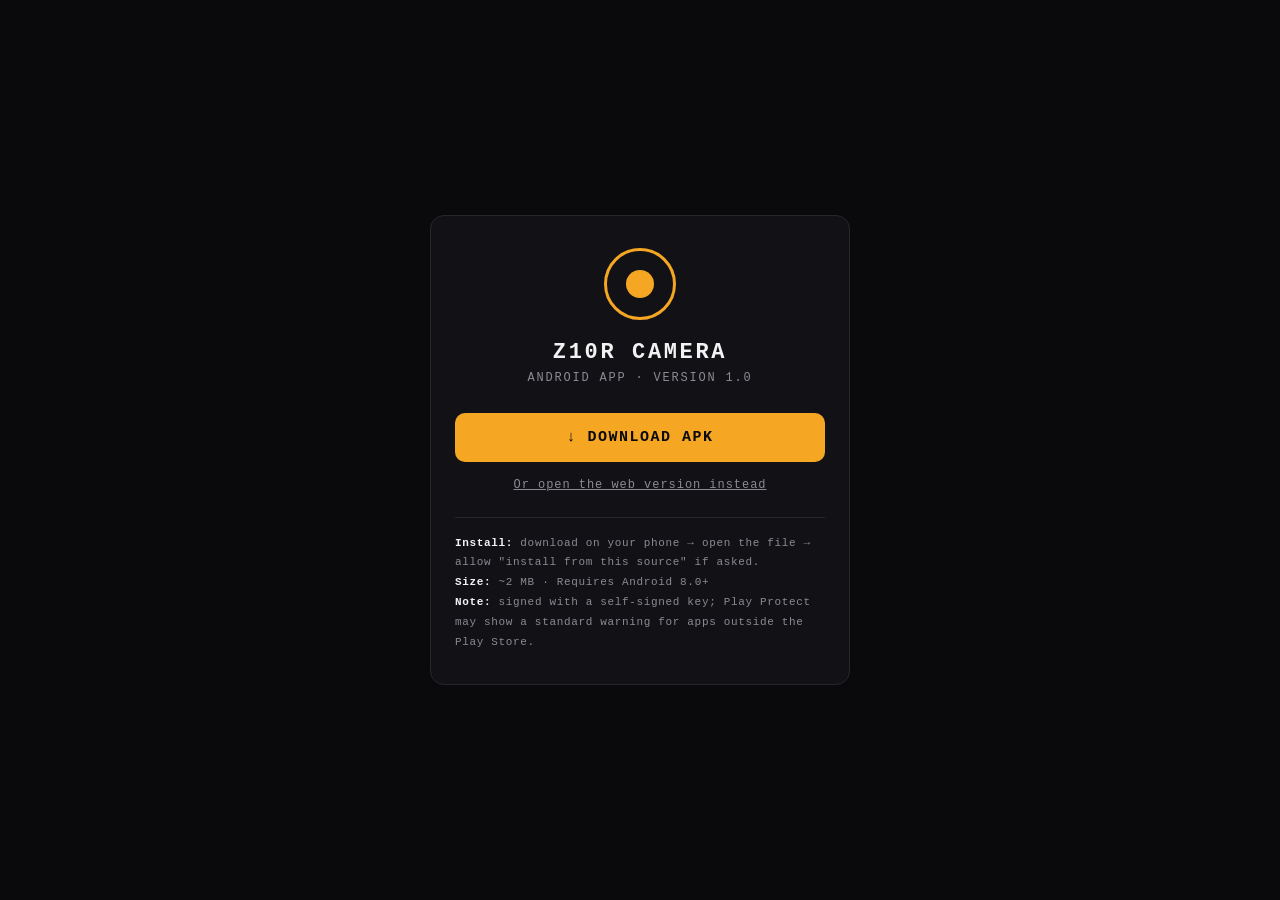
==== download/index.html @ 7ec5f5ff "Add signed Android APK (v1.0) and download page" ====
<!DOCTYPE html>
<html lang="en">
<head>
<meta charset="UTF-8">
<meta name="viewport" content="width=device-width, initial-scale=1.0">
<title>Z10R Camera — APK Download</title>
<style>
  :root { --bg:#0a0a0c; --panel:#121216; --line:#26262c; --amber:#f5a623; --text:#f2f2f2; --dim:#8a8a92; }
  * { box-sizing:border-box; margin:0; padding:0; }
  body { background:var(--bg); color:var(--text); font-family:'Courier New',monospace; min-height:100vh;
         display:flex; align-items:center; justify-content:center; padding:24px; }
  .card { background:var(--panel); border:1px solid var(--line); border-radius:14px; padding:32px 24px;
          max-width:420px; width:100%; text-align:center; }
  .aperture { width:72px; height:72px; margin:0 auto 20px; border:3px solid var(--amber);
              border-radius:50%; display:flex; align-items:center; justify-content:center; }
  .aperture i { width:28px; height:28px; background:var(--amber); border-radius:50%; display:block; }
  h1 { font-size:22px; letter-spacing:0.12em; margin-bottom:6px; }
  .sub { color:var(--dim); font-size:12px; letter-spacing:0.15em; margin-bottom:28px; }
  .btn { display:block; background:var(--amber); color:#0a0a0c; text-decoration:none; font-weight:bold;
         padding:16px; border-radius:10px; font-size:15px; letter-spacing:0.1em; }
  .web { display:inline-block; margin-top:16px; color:var(--dim); font-size:12px; letter-spacing:0.08em;
         text-decoration:underline; }
  .meta { margin-top:24px; border-top:1px solid var(--line); padding-top:16px; color:var(--dim);
          font-size:11px; line-height:1.8; letter-spacing:0.06em; text-align:left; }
  .meta b { color:var(--text); }
</style>
</head>
<body>
  <main class="card">
    <div class="aperture"><i></i></div>
    <h1>Z10R CAMERA</h1>
    <p class="sub">ANDROID APP &middot; VERSION 1.0</p>
    <a class="btn" href="z10r-camera-1.0.apk" download>&#8595; DOWNLOAD APK</a>
    <a class="web" href="../my-docker-project/">Or open the web version instead</a>
    <div class="meta">
      <b>Install:</b> download on your phone &rarr; open the file &rarr; allow
      "install from this source" if asked.<br>
      <b>Size:</b> <span id="size">~2 MB</span> &middot; Requires Android 8.0+<br>
      <b>Note:</b> signed with a self-signed key; Play Protect may show a
      standard warning for apps outside the Play Store.
    </div>
  </main>
</body>
</html>
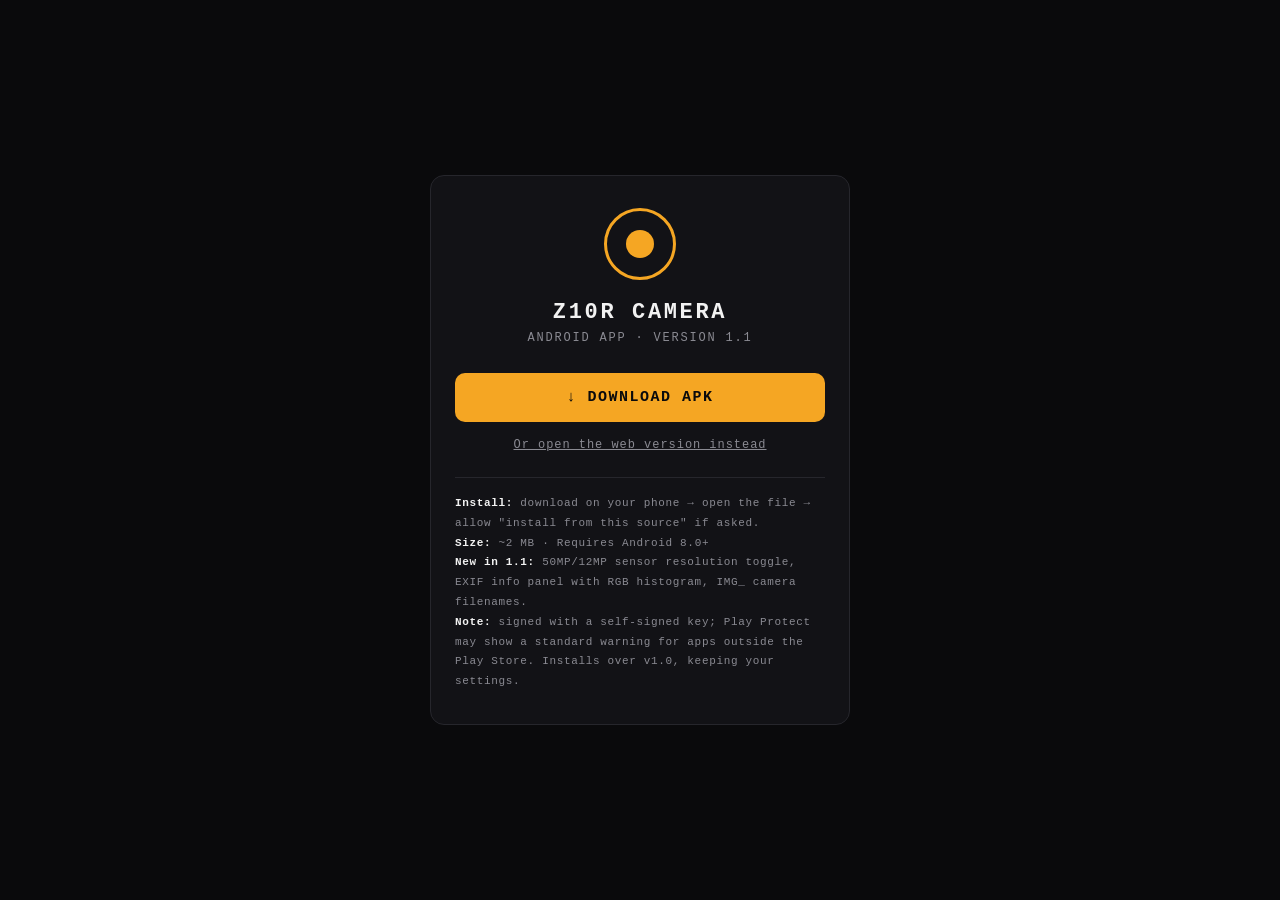
==== commit 14dcbf18: "Release Z10R Camera APK v1.1 (resolution toggle, EXIF panel, IMG_ filenames)" ====
--- a/download/index.html
+++ b/download/index.html
@@ -29,15 +29,18 @@
   <main class="card">
     <div class="aperture"><i></i></div>
     <h1>Z10R CAMERA</h1>
-    <p class="sub">ANDROID APP &middot; VERSION 1.0</p>
-    <a class="btn" href="z10r-camera-1.0.apk" download>&#8595; DOWNLOAD APK</a>
+    <p class="sub">ANDROID APP &middot; VERSION 1.1</p>
+    <a class="btn" href="z10r-camera-1.1.apk" download>&#8595; DOWNLOAD APK</a>
     <a class="web" href="../my-docker-project/">Or open the web version instead</a>
     <div class="meta">
       <b>Install:</b> download on your phone &rarr; open the file &rarr; allow
       "install from this source" if asked.<br>
       <b>Size:</b> <span id="size">~2 MB</span> &middot; Requires Android 8.0+<br>
+      <b>New in 1.1:</b> 50MP/12MP sensor resolution toggle, EXIF info panel
+      with RGB histogram, IMG_ camera filenames.<br>
       <b>Note:</b> signed with a self-signed key; Play Protect may show a
-      standard warning for apps outside the Play Store.
+      standard warning for apps outside the Play Store. Installs over v1.0,
+      keeping your settings.
     </div>
   </main>
 </body>
